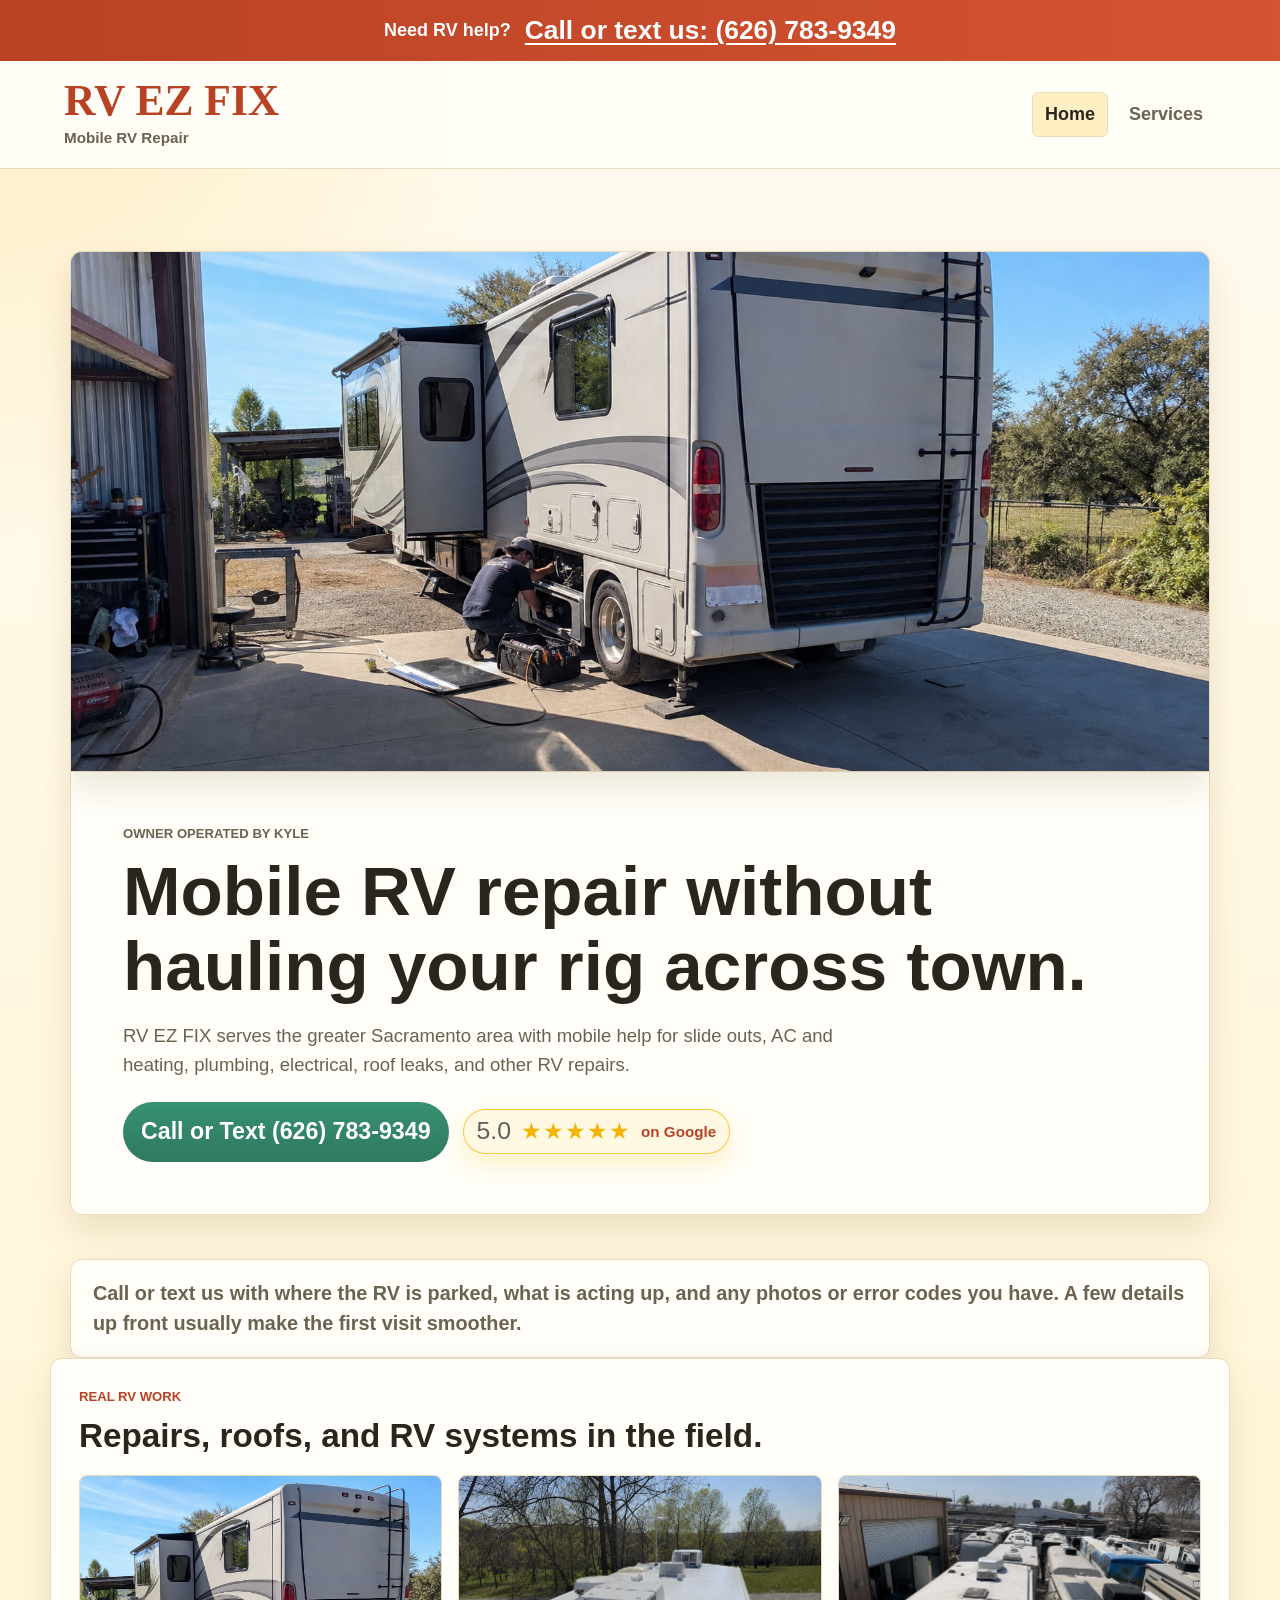
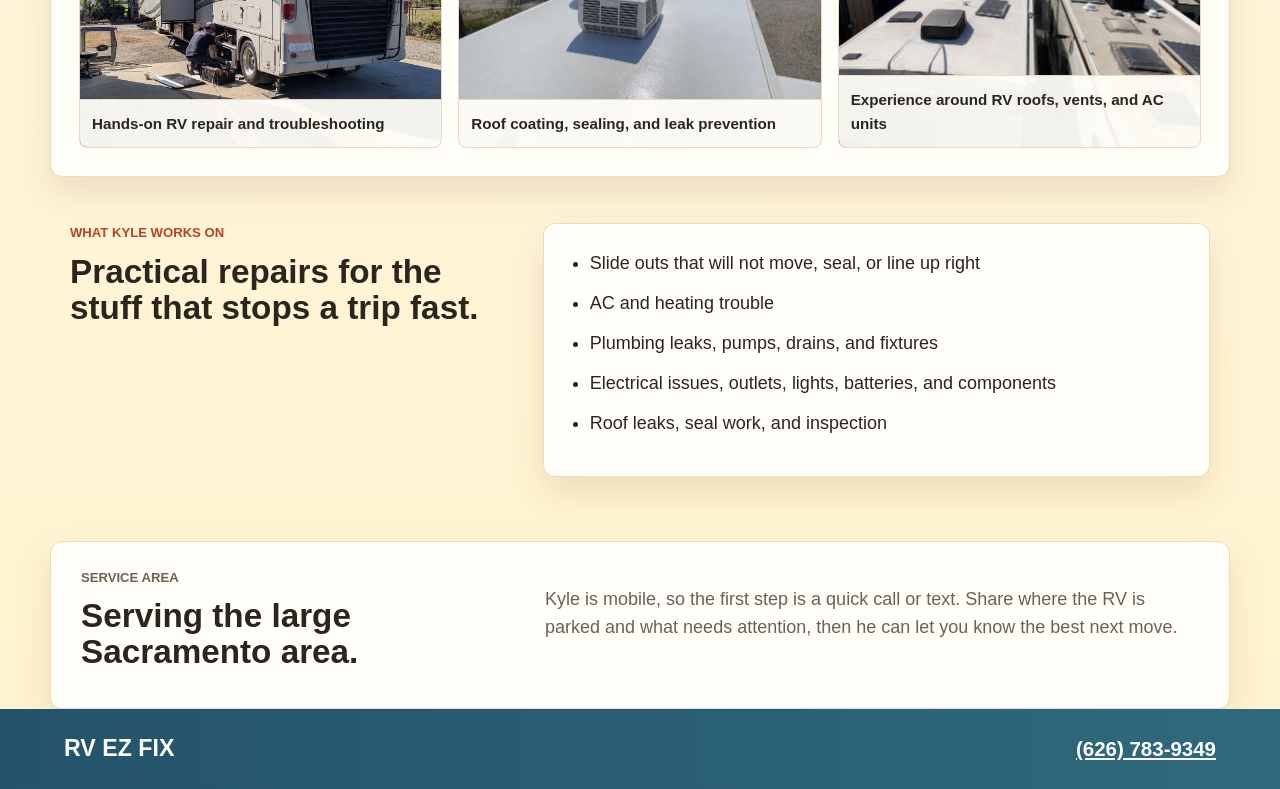
==== index.html @ 78fab825 "Add RV EZ FIX website" ====
<!DOCTYPE html>
<html lang="en">
<head>
  <meta charset="UTF-8">
  <meta name="viewport" content="width=device-width, initial-scale=1.0">
  <title>RV EZ FIX | Mobile RV Repair in Sacramento</title>
  <meta name="description" content="RV EZ FIX is a mobile RV repair service owned by Kyle. Call for slide outs, AC, heating, plumbing, electrical, roof issues, and other RV repairs.">
  <link rel="stylesheet" href="styles.css">
</head>
<body>
  <div class="top-call">
    <span>Need RV help?</span>
    <a href="tel:+16267839349">Call or text us: (626) 783-9349</a>
  </div>

  <header class="site-header">
    <a class="brand" href="index.html" aria-label="RV EZ FIX home">
      <span class="brand-main">RV EZ FIX</span>
      <span class="brand-sub">Mobile RV Repair</span>
    </a>
    <nav class="site-nav" aria-label="Primary navigation">
      <a class="active" href="index.html">Home</a>
      <a href="services.html">Services</a>
    </nav>
  </header>

  <main>
    <section class="hero">
      <figure class="hero-photo">
        <img src="assets/rv-shop-repair.png" alt="RV being repaired in a shop" onerror="this.style.display='none'">
      </figure>
      <div class="hero-note">
        <p class="kicker">Owner operated by Kyle</p>
        <h1>Mobile RV repair without hauling your rig across town.</h1>
        <p>RV EZ FIX serves the greater Sacramento area with mobile help for slide outs, AC and heating, plumbing, electrical, roof leaks, and other RV repairs.</p>
        <div class="hero-actions">
          <a class="phone-button" href="tel:+16267839349">Call or Text (626) 783-9349</a>
          <a class="google-rating" href="https://share.google/MRd6cJwp9Sc3mTqp2" target="_blank" rel="noopener" aria-label="View RV EZ FIX 5.0 rating on Google">
            <span class="rating-number">5.0</span>
            <span class="rating-stars">&#9733;&#9733;&#9733;&#9733;&#9733;</span>
            <span class="rating-source">on Google</span>
          </a>
        </div>
      </div>
    </section>

    <section class="notice-strip">
      <p>Call or text us with where the RV is parked, what is acting up, and any photos or error codes you have. A few details up front usually make the first visit smoother.</p>
    </section>

    <section class="section work-gallery" aria-label="RV repair photos">
      <div class="section-heading">
        <p class="kicker">Real RV work</p>
        <h2>Repairs, roofs, and RV systems in the field.</h2>
      </div>
      <div class="gallery-grid">
        <figure>
          <img src="assets/rv-shop-repair.png" alt="RV repair work inside a shop" onerror="this.style.display='none'">
          <figcaption>Hands-on RV repair and troubleshooting</figcaption>
        </figure>
        <figure>
          <img src="assets/rv-roof-coating.png" alt="Freshly coated RV roof with AC units" onerror="this.style.display='none'">
          <figcaption>Roof coating, sealing, and leak prevention</figcaption>
        </figure>
        <figure>
          <img src="assets/rv-yard-rooftops.png" alt="Multiple RV roofs and service access view" onerror="this.style.display='none'">
          <figcaption>Experience around RV roofs, vents, and AC units</figcaption>
        </figure>
      </div>
    </section>

    <section class="section two-column">
      <div>
        <p class="kicker">What Kyle works on</p>
        <h2>Practical repairs for the stuff that stops a trip fast.</h2>
      </div>
      <ul class="service-bullets">
        <li>Slide outs that will not move, seal, or line up right</li>
        <li>AC and heating trouble</li>
        <li>Plumbing leaks, pumps, drains, and fixtures</li>
        <li>Electrical issues, outlets, lights, batteries, and components</li>
        <li>Roof leaks, seal work, and inspection</li>
      </ul>
    </section>

    <section class="section service-area">
      <div>
        <p class="kicker">Service area</p>
        <h2>Serving the large Sacramento area.</h2>
      </div>
      <p>Kyle is mobile, so the first step is a quick call or text. Share where the RV is parked and what needs attention, then he can let you know the best next move.</p>
    </section>
  </main>

  <footer class="site-footer">
    <p>RV EZ FIX</p>
    <a href="tel:+16267839349">(626) 783-9349</a>
  </footer>
</body>
</html>
---- styles.css ----
:root {
  --bg: #fff7df;
  --surface: #fffef8;
  --ink: #2b261d;
  --muted: #6b6252;
  --line: #eadbbf;
  --red: #d45431;
  --red-dark: #b94225;
  --green: #2f795f;
  --navy: #24536a;
  --sky: #dff5ff;
  --sun: #ffd66b;
  --gold: #f4b400;
  --shadow: 0 16px 34px rgba(119, 86, 32, 0.14);
}

* {
  box-sizing: border-box;
}

body {
  margin: 0;
  background:
    radial-gradient(circle at top left, rgba(255, 214, 107, 0.35), transparent 34rem),
    linear-gradient(180deg, #fffaf0 0%, var(--bg) 42%, #fff3cf 100%);
  color: var(--ink);
  font-family: "Trebuchet MS", Verdana, Arial, sans-serif;
  font-size: 18px;
  line-height: 1.55;
}

img {
  display: block;
  max-width: 100%;
}

a {
  color: inherit;
}

.top-call {
  align-items: center;
  background: linear-gradient(90deg, var(--red-dark), var(--red));
  color: #fff;
  display: flex;
  flex-wrap: wrap;
  gap: 8px 14px;
  justify-content: center;
  padding: 10px 16px;
  text-align: center;
}

.top-call span {
  font-weight: 700;
}

.top-call a {
  font-size: clamp(1.15rem, 2.4vw, 1.65rem);
  font-weight: 900;
  text-decoration: underline;
  text-decoration-thickness: 2px;
  text-underline-offset: 4px;
}

.site-header {
  align-items: center;
  background: rgba(255, 254, 248, 0.94);
  border-bottom: 1px solid var(--line);
  display: flex;
  justify-content: space-between;
  padding: 18px clamp(18px, 5vw, 64px);
}

.brand {
  display: grid;
  text-decoration: none;
}

.brand-main {
  color: var(--red-dark);
  font-family: Georgia, "Times New Roman", serif;
  font-size: clamp(1.85rem, 3.4vw, 3rem);
  font-weight: 700;
  line-height: 1;
}

.brand-sub {
  color: var(--muted);
  font-size: 0.95rem;
  font-weight: 700;
  margin-top: 4px;
}

.site-nav {
  display: flex;
  gap: 8px;
}

.site-nav a {
  border: 1px solid transparent;
  border-radius: 6px;
  color: var(--muted);
  font-weight: 800;
  padding: 8px 12px;
  text-decoration: none;
}

.site-nav a:hover,
.site-nav a.active {
  background: #fff0c4;
  border-color: var(--line);
  color: var(--ink);
}

.hero,
.page-intro {
  margin: 0 auto;
  max-width: 1180px;
  padding: clamp(38px, 7vw, 82px) 20px 34px;
}

.services-hero {
  align-items: stretch;
  display: grid;
  gap: 22px;
  grid-template-columns: minmax(0, 1.05fr) minmax(320px, 0.95fr);
  margin: 0 auto;
  max-width: 1180px;
  padding: clamp(38px, 7vw, 76px) 20px 12px;
}

.hero {
  display: block;
}

.page-intro {
  display: block;
}

.hero-note,
.quick-card,
.hero-photo,
.service-hero-photo,
.page-intro,
.notice-strip,
.service-bullets,
.services-list article,
.callout,
.service-area,
.work-gallery {
  background: var(--surface);
  border: 1px solid var(--line);
  border-radius: 12px;
  box-shadow: var(--shadow);
}

.hero-note,
.page-intro {
  padding: clamp(28px, 5vw, 52px);
}

.hero-note {
  border-top-left-radius: 0;
  border-top-right-radius: 0;
  box-shadow: var(--shadow);
}

.hero-photo {
  background: #f1dbaa;
  border-bottom: 0;
  border-bottom-left-radius: 0;
  border-bottom-right-radius: 0;
  margin: 0;
  min-height: clamp(260px, 42vw, 520px);
  overflow: hidden;
  position: relative;
}

.service-hero-photo {
  background: #f1dbaa;
  margin: 0;
  min-height: 420px;
  overflow: hidden;
  position: relative;
}

.service-hero-photo::before {
  align-items: center;
  color: #786745;
  content: "RV service photo";
  display: flex;
  font-family: Georgia, "Times New Roman", serif;
  font-size: 1.2rem;
  font-weight: 700;
  inset: 0;
  justify-content: center;
  position: absolute;
}

.service-hero-photo img {
  height: 100%;
  inset: 0;
  object-fit: cover;
  position: absolute;
  width: 100%;
  z-index: 1;
}

.hero-photo::before {
  align-items: center;
  color: #786745;
  content: "RV repair photo";
  display: flex;
  font-family: Georgia, "Times New Roman", serif;
  font-size: 1.2rem;
  font-weight: 700;
  inset: 0;
  justify-content: center;
  position: absolute;
}

.hero-photo img {
  height: 100%;
  inset: 0;
  object-fit: cover;
  position: absolute;
  width: 100%;
  z-index: 1;
}

.quick-card {
  align-self: start;
  padding: 24px;
}

.kicker {
  color: var(--red-dark);
  font-size: 0.82rem;
  font-weight: 900;
  letter-spacing: 0;
  margin: 0 0 10px;
  text-transform: uppercase;
}

h1,
h2 {
  font-family: "Trebuchet MS", Verdana, Arial, sans-serif;
  line-height: 1.08;
}

h1 {
  font-size: clamp(2.25rem, 5.4vw, 4.75rem);
  margin: 0;
}

h2 {
  font-size: clamp(1.45rem, 2.6vw, 2.35rem);
  margin: 0 0 12px;
}

.hero-note p,
.page-intro p,
.quick-card p,
.notice-strip p,
.service-area p,
.callout p,
.services-list p,
.section-heading + p {
  color: var(--muted);
}

.hero-note p:not(.kicker),
.page-intro p {
  font-size: 1.16rem;
  max-width: 760px;
}

.hero-actions {
  align-items: center;
  display: flex;
  flex-wrap: wrap;
  gap: 14px;
  margin-top: 22px;
}

.phone-button {
  background: linear-gradient(180deg, #379170, var(--green));
  border-radius: 999px;
  color: #fff;
  display: inline-block;
  font-size: clamp(1.08rem, 2.4vw, 1.45rem);
  font-weight: 900;
  padding: 12px 18px;
  text-decoration: none;
}

.phone-button:hover {
  background: #2d5142;
}

.rating-badge,
.google-rating {
  align-items: center;
  background: #fff;
  border: 1px solid var(--line);
  border-radius: 999px;
  display: inline-flex;
  gap: 10px;
  padding: 9px 13px;
}

.google-rating {
  background: #fff9e4;
  border-color: rgba(244, 180, 0, 0.7);
  box-shadow: 0 10px 24px rgba(244, 180, 0, 0.2);
  color: var(--ink);
  text-decoration: none;
}

.rating-badge span,
.rating-number {
  color: #5f5f5f;
  font-size: 1.55rem;
  line-height: 1;
}

.rating-badge strong,
.rating-stars {
  color: var(--gold);
  font-size: 1.45rem;
  letter-spacing: 1px;
  line-height: 1;
}

.rating-source {
  color: var(--red-dark);
  font-size: 0.95rem;
  font-weight: 900;
  white-space: nowrap;
}

.quick-card h2,
.services-list h2 {
  color: var(--navy);
}

.quick-card p {
  margin: 12px 0;
}

.quick-card a {
  color: var(--red);
  font-weight: 900;
}

.notice-strip {
  margin: 10px auto 0;
  max-width: 1140px;
  padding: 18px 22px;
}

.notice-strip p {
  font-family: "Trebuchet MS", Verdana, Arial, sans-serif;
  font-size: 1.24rem;
  font-weight: 700;
  margin: 0;
}

.section {
  margin: 0 auto;
  max-width: 1180px;
  padding: 46px 20px;
}

.section-heading {
  margin-bottom: 22px;
}

.section-heading h2 {
  max-width: 720px;
}

.two-column,
.service-area {
  display: grid;
  gap: 28px;
  grid-template-columns: minmax(0, 0.8fr) minmax(0, 1.2fr);
}

.service-bullets,
.service-area {
  margin-top: 0;
  padding: 26px 30px;
}

.service-bullets {
  padding-left: 46px;
}

.service-bullets li {
  margin: 0 0 12px;
}

.work-gallery {
  padding: 28px;
}

.compact-gallery {
  padding-top: 28px;
}

.gallery-grid {
  display: grid;
  gap: 16px;
  grid-template-columns: repeat(3, 1fr);
}

.gallery-grid figure {
  background: #fff0c4;
  border: 1px solid var(--line);
  border-radius: 8px;
  margin: 0;
  min-height: 260px;
  overflow: hidden;
  position: relative;
}

.gallery-grid figure::before {
  align-items: center;
  color: #786745;
  content: "Add job photo";
  display: flex;
  font-family: Georgia, "Times New Roman", serif;
  font-weight: 700;
  inset: 0;
  justify-content: center;
  padding-bottom: 48px;
  position: absolute;
  text-align: center;
}

.gallery-grid img {
  aspect-ratio: 4 / 3;
  height: 100%;
  object-fit: cover;
  position: relative;
  width: 100%;
  z-index: 1;
}

.gallery-grid figcaption {
  background: rgba(255, 254, 248, 0.94);
  border-top: 1px solid var(--line);
  bottom: 0;
  color: var(--ink);
  font-size: 0.95rem;
  font-weight: 800;
  left: 0;
  padding: 12px;
  position: absolute;
  right: 0;
  z-index: 2;
}

.services-list {
  display: grid;
  gap: 18px;
  grid-template-columns: repeat(2, 1fr);
}

.services-list article {
  padding: 24px;
}

.services-list article:nth-child(3n + 1) {
  border-top: 5px solid var(--sun);
}

.services-list article:nth-child(3n + 2) {
  border-top: 5px solid #9bdcc6;
}

.services-list article:nth-child(3n) {
  border-top: 5px solid #ffb099;
}

.callout {
  margin: 16px auto 56px;
  max-width: 960px;
  padding: 28px;
  text-align: center;
}

.site-footer {
  align-items: center;
  background: linear-gradient(90deg, var(--navy), #2f6a7c);
  color: #fff;
  display: flex;
  flex-wrap: wrap;
  gap: 10px 20px;
  justify-content: space-between;
  padding: 22px clamp(18px, 5vw, 64px);
}

.site-footer p {
  font-family: "Trebuchet MS", Verdana, Arial, sans-serif;
  font-size: 1.45rem;
  font-weight: 700;
  margin: 0;
}

.site-footer a {
  font-size: 1.28rem;
  font-weight: 900;
}

@media (max-width: 820px) {
  .site-header {
    align-items: flex-start;
    flex-direction: column;
    gap: 16px;
  }

  .site-nav {
    width: 100%;
  }

  .site-nav a {
    flex: 1;
    text-align: center;
  }

  .hero,
  .services-hero,
  .two-column,
  .service-area,
  .services-list,
  .gallery-grid {
    grid-template-columns: 1fr;
  }

  .page-intro {
    display: block;
  }

  .service-hero-photo {
    min-height: 320px;
  }

  .gallery-grid figure {
    min-height: 320px;
  }
}

@media (max-width: 480px) {
  body {
    font-size: 16px;
  }

  .top-call {
    display: grid;
  }

  .phone-button {
    width: 100%;
    text-align: center;
  }

  .rating-badge {
    justify-content: center;
    width: 100%;
  }

  .google-rating {
    justify-content: center;
    width: 100%;
  }
}
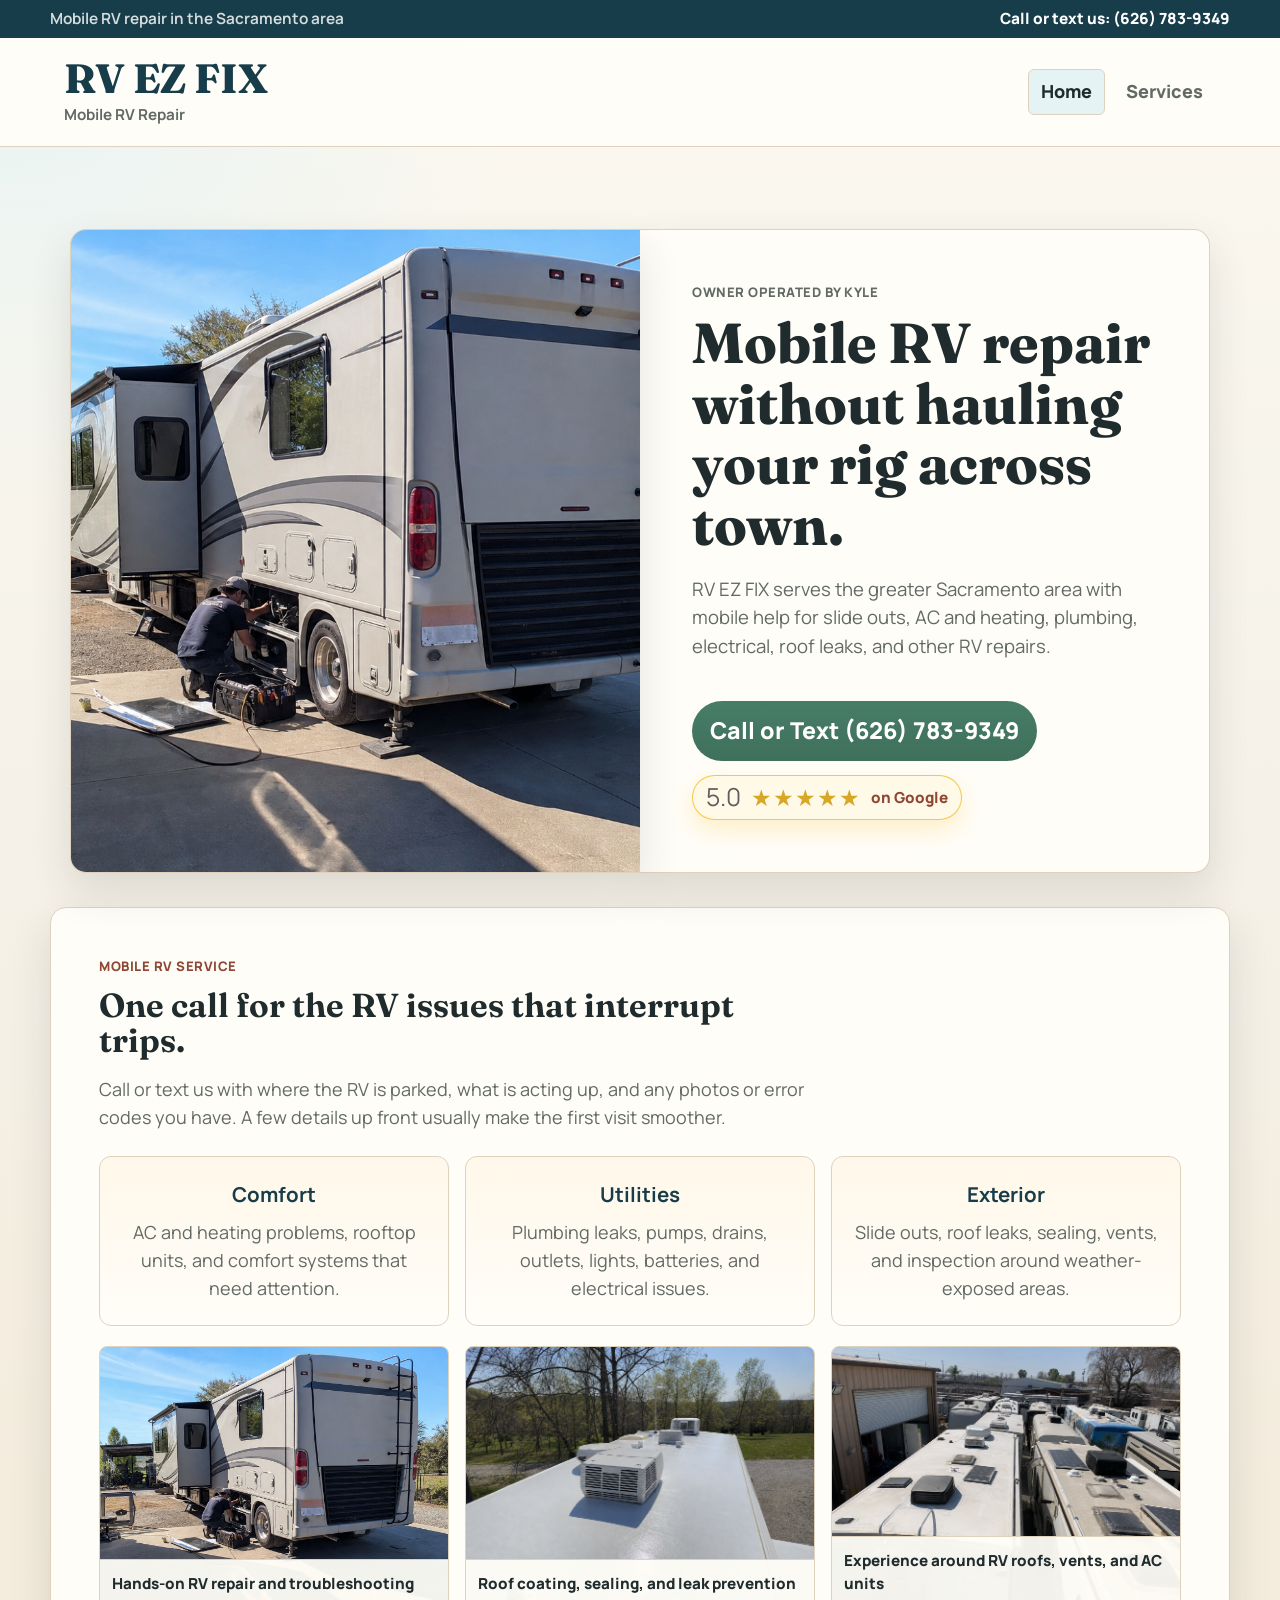
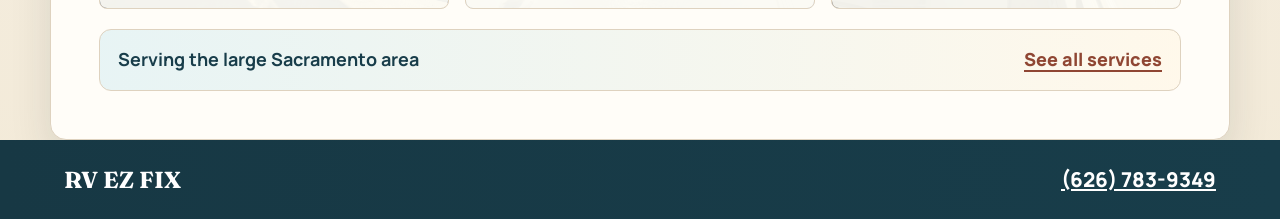
==== commit ac626163: "Refine RV EZ FIX site design" ====
--- a/index.html
+++ b/index.html
@@ -5,12 +5,17 @@
   <meta name="viewport" content="width=device-width, initial-scale=1.0">
   <title>RV EZ FIX | Mobile RV Repair in Sacramento</title>
   <meta name="description" content="RV EZ FIX is a mobile RV repair service owned by Kyle. Call for slide outs, AC, heating, plumbing, electrical, roof issues, and other RV repairs.">
+  <link rel="preconnect" href="https://fonts.googleapis.com">
+  <link rel="preconnect" href="https://fonts.gstatic.com" crossorigin>
+  <link href="https://fonts.googleapis.com/css2?family=Fraunces:opsz,wght@9..144,650;9..144,750&family=Manrope:wght@400;500;600;700;800&display=swap" rel="stylesheet">
   <link rel="stylesheet" href="styles.css">
 </head>
 <body>
   <div class="top-call">
-    <span>Need RV help?</span>
-    <a href="tel:+16267839349">Call or text us: (626) 783-9349</a>
+    <div class="top-call-inner">
+      <span>Mobile RV repair in the Sacramento area</span>
+      <a href="tel:+16267839349">Call or text us: (626) 783-9349</a>
+    </div>
   </div>
 
   <header class="site-header">
@@ -35,7 +40,7 @@
         <p>RV EZ FIX serves the greater Sacramento area with mobile help for slide outs, AC and heating, plumbing, electrical, roof leaks, and other RV repairs.</p>
         <div class="hero-actions">
           <a class="phone-button" href="tel:+16267839349">Call or Text (626) 783-9349</a>
-          <a class="google-rating" href="https://share.google/MRd6cJwp9Sc3mTqp2" target="_blank" rel="noopener" aria-label="View RV EZ FIX 5.0 rating on Google">
+          <a class="google-rating" href="https://www.google.com/maps/search/?api=1&query=RV%20EZ%20FIX%20mobile%20rv%20repair&query_place_id=ChIJzyVlwn_RmoAR7Ndyryuwh48" target="_blank" rel="noopener" aria-label="View RV EZ FIX 5.0 rating on Google">
             <span class="rating-number">5.0</span>
             <span class="rating-stars">&#9733;&#9733;&#9733;&#9733;&#9733;</span>
             <span class="rating-source">on Google</span>
@@ -44,16 +49,29 @@
       </div>
     </section>
 
-    <section class="notice-strip">
-      <p>Call or text us with where the RV is parked, what is acting up, and any photos or error codes you have. A few details up front usually make the first visit smoother.</p>
-    </section>
+    <section class="section feature-panel" aria-label="RV EZ FIX overview">
+      <div class="section-heading">
+        <p class="kicker">Mobile RV service</p>
+        <h2>One call for the RV issues that interrupt trips.</h2>
+        <p>Call or text us with where the RV is parked, what is acting up, and any photos or error codes you have. A few details up front usually make the first visit smoother.</p>
+      </div>
 
-    <section class="section work-gallery" aria-label="RV repair photos">
-      <div class="section-heading">
-        <p class="kicker">Real RV work</p>
-        <h2>Repairs, roofs, and RV systems in the field.</h2>
+      <div class="service-card-grid">
+        <article>
+          <h3>Comfort</h3>
+          <p>AC and heating problems, rooftop units, and comfort systems that need attention.</p>
+        </article>
+        <article>
+          <h3>Utilities</h3>
+          <p>Plumbing leaks, pumps, drains, outlets, lights, batteries, and electrical issues.</p>
+        </article>
+        <article>
+          <h3>Exterior</h3>
+          <p>Slide outs, roof leaks, sealing, vents, and inspection around weather-exposed areas.</p>
+        </article>
       </div>
-      <div class="gallery-grid">
+
+      <div class="gallery-grid compact-photo-row">
         <figure>
           <img src="assets/rv-shop-repair.png" alt="RV repair work inside a shop" onerror="this.style.display='none'">
           <figcaption>Hands-on RV repair and troubleshooting</figcaption>
@@ -67,28 +85,11 @@
           <figcaption>Experience around RV roofs, vents, and AC units</figcaption>
         </figure>
       </div>
-    </section>
 
-    <section class="section two-column">
-      <div>
-        <p class="kicker">What Kyle works on</p>
-        <h2>Practical repairs for the stuff that stops a trip fast.</h2>
+      <div class="panel-footer">
+        <strong>Serving the large Sacramento area</strong>
+        <a href="services.html">See all services</a>
       </div>
-      <ul class="service-bullets">
-        <li>Slide outs that will not move, seal, or line up right</li>
-        <li>AC and heating trouble</li>
-        <li>Plumbing leaks, pumps, drains, and fixtures</li>
-        <li>Electrical issues, outlets, lights, batteries, and components</li>
-        <li>Roof leaks, seal work, and inspection</li>
-      </ul>
-    </section>
-
-    <section class="section service-area">
-      <div>
-        <p class="kicker">Service area</p>
-        <h2>Serving the large Sacramento area.</h2>
-      </div>
-      <p>Kyle is mobile, so the first step is a quick call or text. Share where the RV is parked and what needs attention, then he can let you know the best next move.</p>
     </section>
   </main>
 
--- a/styles.css
+++ b/styles.css
@@ -1,17 +1,17 @@
 :root {
-  --bg: #fff7df;
-  --surface: #fffef8;
-  --ink: #2b261d;
-  --muted: #6b6252;
-  --line: #eadbbf;
-  --red: #d45431;
-  --red-dark: #b94225;
-  --green: #2f795f;
-  --navy: #24536a;
-  --sky: #dff5ff;
-  --sun: #ffd66b;
-  --gold: #f4b400;
-  --shadow: 0 16px 34px rgba(119, 86, 32, 0.14);
+  --bg: #f5f1e8;
+  --surface: #fffdf8;
+  --ink: #202b2d;
+  --muted: #626a66;
+  --line: #ded2bf;
+  --accent: #b65f44;
+  --accent-dark: #8f4633;
+  --green: #3f705c;
+  --navy: #183d4a;
+  --sky: #e5f3f4;
+  --sun: #dfb857;
+  --gold: #d8a728;
+  --shadow: 0 18px 42px rgba(36, 45, 43, 0.12);
 }
 
 * {
@@ -21,10 +21,10 @@
 body {
   margin: 0;
   background:
-    radial-gradient(circle at top left, rgba(255, 214, 107, 0.35), transparent 34rem),
-    linear-gradient(180deg, #fffaf0 0%, var(--bg) 42%, #fff3cf 100%);
+    radial-gradient(circle at top left, rgba(229, 243, 244, 0.95), transparent 32rem),
+    linear-gradient(180deg, #fbf8f0 0%, var(--bg) 46%, #f3ead8 100%);
   color: var(--ink);
-  font-family: "Trebuchet MS", Verdana, Arial, sans-serif;
+  font-family: Manrope, Arial, Helvetica, sans-serif;
   font-size: 18px;
   line-height: 1.55;
 }
@@ -39,27 +39,36 @@
 }
 
 .top-call {
-  align-items: center;
-  background: linear-gradient(90deg, var(--red-dark), var(--red));
+  background: var(--navy);
   color: #fff;
+  padding: 9px 18px;
+}
+
+.top-call-inner {
+  align-items: center;
   display: flex;
   flex-wrap: wrap;
-  gap: 8px 14px;
-  justify-content: center;
-  padding: 10px 16px;
-  text-align: center;
+  gap: 8px 18px;
+  justify-content: space-between;
+  margin: 0 auto;
+  max-width: 1180px;
+}
+
+.top-call span,
+.top-call a {
+  font-size: 0.96rem;
+  line-height: 1.3;
 }
 
 .top-call span {
-  font-weight: 700;
+  color: rgba(255, 255, 255, 0.82);
+  font-weight: 650;
 }
 
 .top-call a {
-  font-size: clamp(1.15rem, 2.4vw, 1.65rem);
-  font-weight: 900;
-  text-decoration: underline;
-  text-decoration-thickness: 2px;
-  text-underline-offset: 4px;
+  color: #fff;
+  font-weight: 800;
+  text-decoration: none;
 }
 
 .site-header {
@@ -68,7 +77,7 @@
   border-bottom: 1px solid var(--line);
   display: flex;
   justify-content: space-between;
-  padding: 18px clamp(18px, 5vw, 64px);
+  padding: 20px clamp(18px, 5vw, 64px);
 }
 
 .brand {
@@ -77,10 +86,10 @@
 }
 
 .brand-main {
-  color: var(--red-dark);
-  font-family: Georgia, "Times New Roman", serif;
-  font-size: clamp(1.85rem, 3.4vw, 3rem);
-  font-weight: 700;
+  color: var(--navy);
+  font-family: Fraunces, Georgia, "Times New Roman", serif;
+  font-size: clamp(1.9rem, 3.2vw, 2.85rem);
+  font-weight: 750;
   line-height: 1;
 }
 
@@ -107,7 +116,7 @@
 
 .site-nav a:hover,
 .site-nav a.active {
-  background: #fff0c4;
+  background: var(--sky);
   border-color: var(--line);
   color: var(--ink);
 }
@@ -130,7 +139,10 @@
 }
 
 .hero {
-  display: block;
+  align-items: stretch;
+  display: grid;
+  gap: 0;
+  grid-template-columns: minmax(0, 1fr) minmax(0, 1fr);
 }
 
 .page-intro {
@@ -147,10 +159,12 @@
 .services-list article,
 .callout,
 .service-area,
-.work-gallery {
+.work-gallery,
+.feature-panel,
+.services-panel {
   background: var(--surface);
   border: 1px solid var(--line);
-  border-radius: 12px;
+  border-radius: 16px;
   box-shadow: var(--shadow);
 }
 
@@ -160,24 +174,28 @@
 }
 
 .hero-note {
+  border-bottom-left-radius: 0;
+  border-left: 0;
   border-top-left-radius: 0;
+  display: flex;
+  flex-direction: column;
+  justify-content: center;
+  box-shadow: var(--shadow);
+}
+
+.hero-photo {
+  background: #e8dfcf;
+  border-bottom-right-radius: 0;
+  border-right: 0;
   border-top-right-radius: 0;
-  box-shadow: var(--shadow);
-}
-
-.hero-photo {
-  background: #f1dbaa;
-  border-bottom: 0;
-  border-bottom-left-radius: 0;
-  border-bottom-right-radius: 0;
-  margin: 0;
-  min-height: clamp(260px, 42vw, 520px);
+  margin: 0;
+  min-height: clamp(360px, 44vw, 560px);
   overflow: hidden;
   position: relative;
 }
 
 .service-hero-photo {
-  background: #f1dbaa;
+  background: #e8dfcf;
   margin: 0;
   min-height: 420px;
   overflow: hidden;
@@ -189,7 +207,7 @@
   color: #786745;
   content: "RV service photo";
   display: flex;
-  font-family: Georgia, "Times New Roman", serif;
+  font-family: Fraunces, Georgia, "Times New Roman", serif;
   font-size: 1.2rem;
   font-weight: 700;
   inset: 0;
@@ -211,7 +229,7 @@
   color: #786745;
   content: "RV repair photo";
   display: flex;
-  font-family: Georgia, "Times New Roman", serif;
+  font-family: Fraunces, Georgia, "Times New Roman", serif;
   font-size: 1.2rem;
   font-weight: 700;
   inset: 0;
@@ -234,27 +252,29 @@
 }
 
 .kicker {
-  color: var(--red-dark);
+  color: var(--accent-dark);
   font-size: 0.82rem;
-  font-weight: 900;
-  letter-spacing: 0;
+  font-weight: 800;
+  letter-spacing: 0.04em;
   margin: 0 0 10px;
   text-transform: uppercase;
 }
 
 h1,
 h2 {
-  font-family: "Trebuchet MS", Verdana, Arial, sans-serif;
+  font-family: Fraunces, Georgia, "Times New Roman", serif;
   line-height: 1.08;
 }
 
 h1 {
-  font-size: clamp(2.25rem, 5.4vw, 4.75rem);
+  font-size: clamp(2.25rem, 4.4vw, 4.15rem);
+  font-weight: 750;
   margin: 0;
 }
 
 h2 {
   font-size: clamp(1.45rem, 2.6vw, 2.35rem);
+  font-weight: 650;
   margin: 0 0 12px;
 }
 
@@ -284,7 +304,7 @@
 }
 
 .phone-button {
-  background: linear-gradient(180deg, #379170, var(--green));
+  background: linear-gradient(180deg, #477d68, var(--green));
   border-radius: 999px;
   color: #fff;
   display: inline-block;
@@ -310,7 +330,7 @@
 }
 
 .google-rating {
-  background: #fff9e4;
+  background: #fff9e7;
   border-color: rgba(244, 180, 0, 0.7);
   box-shadow: 0 10px 24px rgba(244, 180, 0, 0.2);
   color: var(--ink);
@@ -333,7 +353,7 @@
 }
 
 .rating-source {
-  color: var(--red-dark);
+  color: var(--accent-dark);
   font-size: 0.95rem;
   font-weight: 900;
   white-space: nowrap;
@@ -349,7 +369,7 @@
 }
 
 .quick-card a {
-  color: var(--red);
+  color: var(--accent);
   font-weight: 900;
 }
 
@@ -360,7 +380,7 @@
 }
 
 .notice-strip p {
-  font-family: "Trebuchet MS", Verdana, Arial, sans-serif;
+  font-family: Manrope, Arial, Helvetica, sans-serif;
   font-size: 1.24rem;
   font-weight: 700;
   margin: 0;
@@ -369,15 +389,85 @@
 .section {
   margin: 0 auto;
   max-width: 1180px;
-  padding: 46px 20px;
+  padding: 34px 20px;
 }
 
 .section-heading {
-  margin-bottom: 22px;
+  margin-bottom: 24px;
 }
 
 .section-heading h2 {
   max-width: 720px;
+}
+
+.section-heading p:not(.kicker) {
+  color: var(--muted);
+  max-width: 760px;
+}
+
+.centered-heading {
+  text-align: center;
+}
+
+.centered-heading h2,
+.centered-heading p {
+  margin-left: auto;
+  margin-right: auto;
+}
+
+.feature-panel,
+.services-panel {
+  padding: clamp(28px, 5vw, 48px);
+}
+
+.service-card-grid {
+  display: grid;
+  gap: 16px;
+  grid-template-columns: repeat(3, 1fr);
+  margin-bottom: 20px;
+}
+
+.service-card-grid article {
+  background: linear-gradient(180deg, #fff8ea, #fffdf8);
+  border: 1px solid var(--line);
+  border-radius: 12px;
+  padding: 22px;
+  text-align: center;
+}
+
+.service-card-grid h3 {
+  color: var(--navy);
+  font-size: 1.28rem;
+  margin: 0 0 8px;
+}
+
+.service-card-grid p {
+  color: var(--muted);
+  margin: 0;
+}
+
+.panel-footer {
+  align-items: center;
+  background: linear-gradient(90deg, rgba(229, 243, 244, 0.9), rgba(255, 248, 234, 0.95));
+  border: 1px solid var(--line);
+  border-radius: 12px;
+  display: flex;
+  flex-wrap: wrap;
+  gap: 14px;
+  justify-content: space-between;
+  margin-top: 20px;
+  padding: 16px 18px;
+}
+
+.panel-footer strong {
+  color: var(--navy);
+}
+
+.panel-footer a {
+  color: var(--accent-dark);
+  font-weight: 900;
+  text-decoration-thickness: 2px;
+  text-underline-offset: 4px;
 }
 
 .two-column,
@@ -415,12 +505,16 @@
   grid-template-columns: repeat(3, 1fr);
 }
 
+.compact-photo-row {
+  margin-top: 18px;
+}
+
 .gallery-grid figure {
-  background: #fff0c4;
+  background: #eee4d4;
   border: 1px solid var(--line);
   border-radius: 8px;
   margin: 0;
-  min-height: 260px;
+  min-height: 250px;
   overflow: hidden;
   position: relative;
 }
@@ -430,7 +524,7 @@
   color: #786745;
   content: "Add job photo";
   display: flex;
-  font-family: Georgia, "Times New Roman", serif;
+  font-family: Fraunces, Georgia, "Times New Roman", serif;
   font-weight: 700;
   inset: 0;
   justify-content: center;
@@ -465,27 +559,29 @@
 .services-list {
   display: grid;
   gap: 18px;
-  grid-template-columns: repeat(2, 1fr);
+  grid-template-columns: repeat(3, 1fr);
 }
 
 .services-list article {
+  background: var(--surface);
   padding: 24px;
+  text-align: center;
 }
 
 .services-list article:nth-child(3n + 1) {
-  border-top: 5px solid var(--sun);
+  border-top: 4px solid var(--sun);
 }
 
 .services-list article:nth-child(3n + 2) {
-  border-top: 5px solid #9bdcc6;
+  border-top: 4px solid #9ccfc0;
 }
 
 .services-list article:nth-child(3n) {
-  border-top: 5px solid #ffb099;
+  border-top: 4px solid #dca08d;
 }
 
 .callout {
-  margin: 16px auto 56px;
+  margin: 4px auto 56px;
   max-width: 960px;
   padding: 28px;
   text-align: center;
@@ -493,7 +589,7 @@
 
 .site-footer {
   align-items: center;
-  background: linear-gradient(90deg, var(--navy), #2f6a7c);
+  background: linear-gradient(90deg, #173844, var(--navy));
   color: #fff;
   display: flex;
   flex-wrap: wrap;
@@ -503,7 +599,7 @@
 }
 
 .site-footer p {
-  font-family: "Trebuchet MS", Verdana, Arial, sans-serif;
+  font-family: Fraunces, Georgia, "Times New Roman", serif;
   font-size: 1.45rem;
   font-weight: 700;
   margin: 0;
@@ -535,8 +631,30 @@
   .two-column,
   .service-area,
   .services-list,
-  .gallery-grid {
+  .gallery-grid,
+  .service-card-grid {
     grid-template-columns: 1fr;
+  }
+
+  .hero {
+    display: grid;
+  }
+
+  .hero-note,
+  .hero-photo {
+    border: 1px solid var(--line);
+    border-radius: 12px;
+  }
+
+  .hero-note {
+    border-top-left-radius: 0;
+    border-top-right-radius: 0;
+  }
+
+  .hero-photo {
+    border-bottom: 0;
+    border-bottom-left-radius: 0;
+    border-bottom-right-radius: 0;
   }
 
   .page-intro {
@@ -557,8 +675,10 @@
     font-size: 16px;
   }
 
-  .top-call {
+  .top-call-inner {
     display: grid;
+    justify-content: center;
+    text-align: center;
   }
 
   .phone-button {
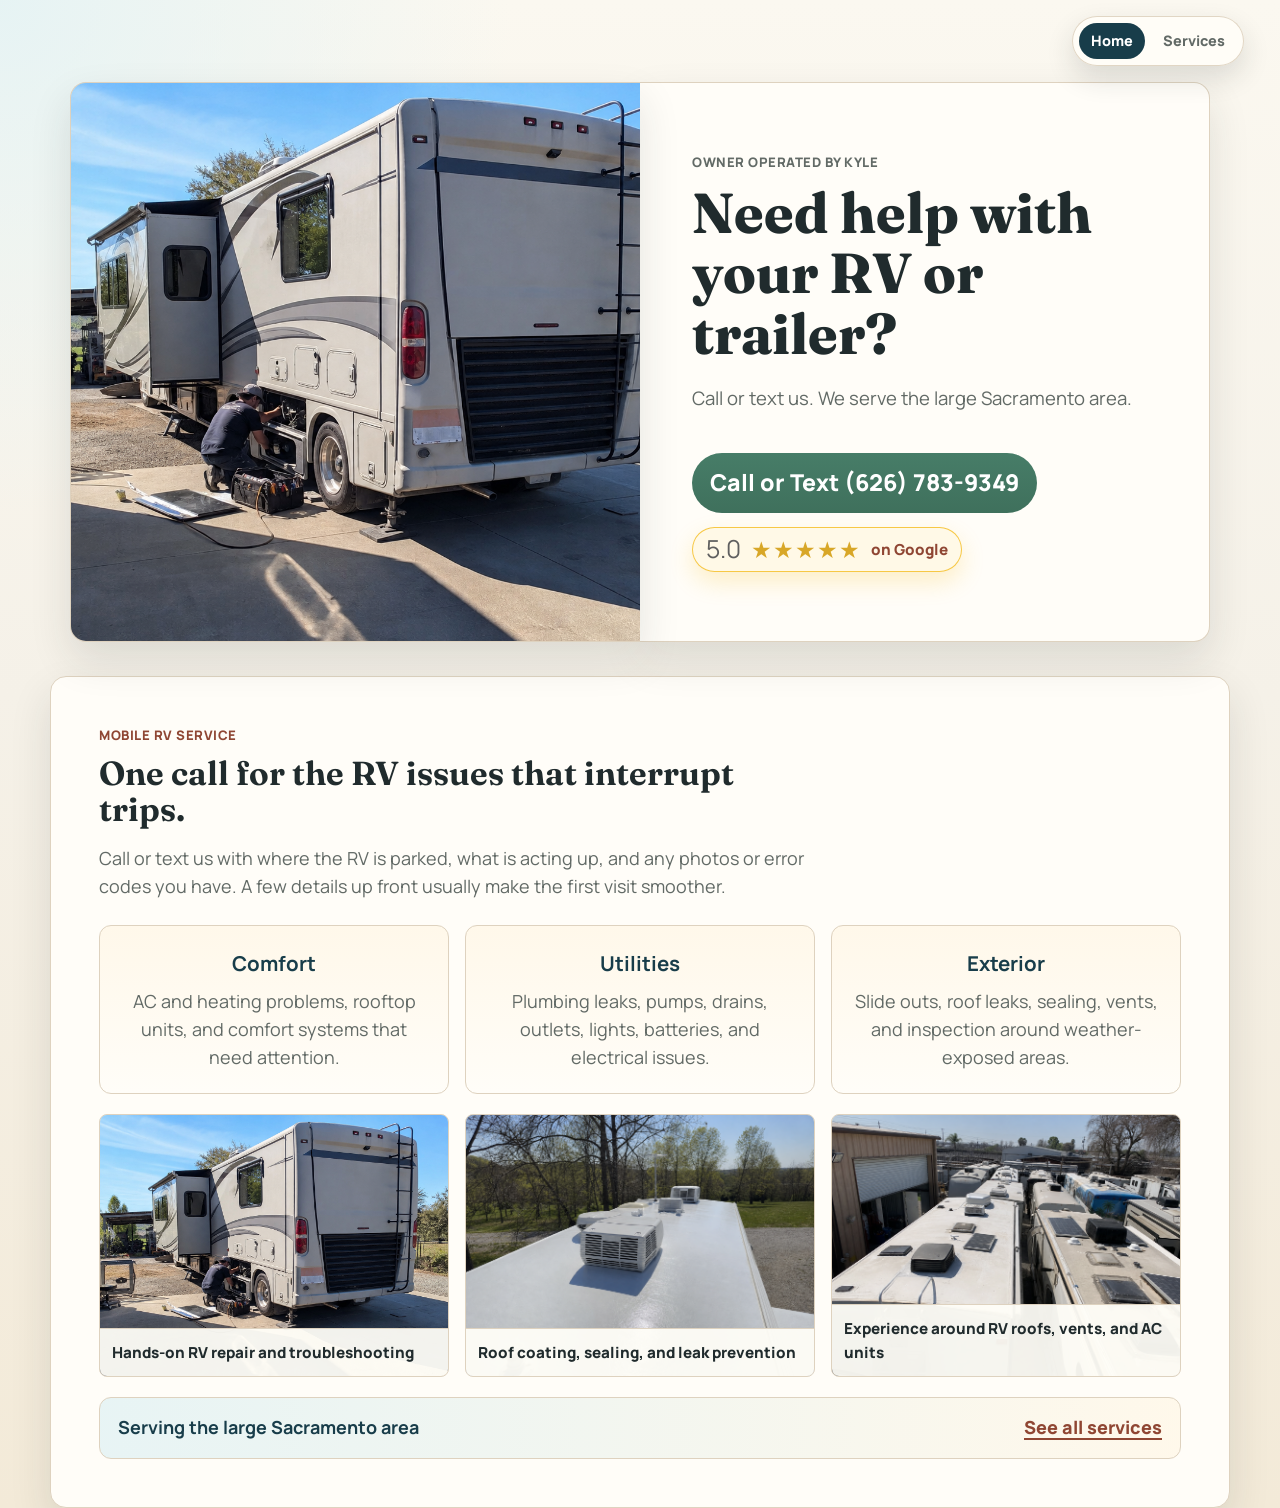
==== commit ee155770: "Simplify site navigation" ====
--- a/index.html
+++ b/index.html
@@ -11,23 +11,10 @@
   <link rel="stylesheet" href="styles.css">
 </head>
 <body>
-  <div class="top-call">
-    <div class="top-call-inner">
-      <span>Mobile RV repair in the Sacramento area</span>
-      <a href="tel:+16267839349">Call or text us: (626) 783-9349</a>
-    </div>
-  </div>
-
-  <header class="site-header">
-    <a class="brand" href="index.html" aria-label="RV EZ FIX home">
-      <span class="brand-main">RV EZ FIX</span>
-      <span class="brand-sub">Mobile RV Repair</span>
-    </a>
-    <nav class="site-nav" aria-label="Primary navigation">
-      <a class="active" href="index.html">Home</a>
-      <a href="services.html">Services</a>
-    </nav>
-  </header>
+  <nav class="page-nav" aria-label="Page navigation">
+    <a class="active" href="index.html">Home</a>
+    <a href="services.html">Services</a>
+  </nav>
 
   <main>
     <section class="hero">
@@ -36,8 +23,8 @@
       </figure>
       <div class="hero-note">
         <p class="kicker">Owner operated by Kyle</p>
-        <h1>Mobile RV repair without hauling your rig across town.</h1>
-        <p>RV EZ FIX serves the greater Sacramento area with mobile help for slide outs, AC and heating, plumbing, electrical, roof leaks, and other RV repairs.</p>
+        <h1>Need help with your RV or trailer?</h1>
+        <p>Call or text us. We serve the large Sacramento area.</p>
         <div class="hero-actions">
           <a class="phone-button" href="tel:+16267839349">Call or Text (626) 783-9349</a>
           <a class="google-rating" href="https://www.google.com/maps/search/?api=1&query=RV%20EZ%20FIX%20mobile%20rv%20repair&query_place_id=ChIJzyVlwn_RmoAR7Ndyryuwh48" target="_blank" rel="noopener" aria-label="View RV EZ FIX 5.0 rating on Google">
@@ -93,9 +80,5 @@
     </section>
   </main>
 
-  <footer class="site-footer">
-    <p>RV EZ FIX</p>
-    <a href="tel:+16267839349">(626) 783-9349</a>
-  </footer>
 </body>
 </html>
--- a/styles.css
+++ b/styles.css
@@ -38,87 +38,35 @@
   color: inherit;
 }
 
-.top-call {
+.page-nav {
+  align-items: center;
+  background: rgba(255, 253, 248, 0.92);
+  border: 1px solid rgba(222, 210, 191, 0.9);
+  border-radius: 999px;
+  box-shadow: 0 12px 28px rgba(36, 45, 43, 0.14);
+  backdrop-filter: blur(10px);
+  display: flex;
+  gap: 6px;
+  padding: 6px;
+  position: fixed;
+  right: clamp(14px, 3vw, 36px);
+  top: 16px;
+  z-index: 20;
+}
+
+.page-nav a {
+  border-radius: 999px;
+  color: var(--muted);
+  font-size: 0.9rem;
+  font-weight: 800;
+  padding: 7px 12px;
+  text-decoration: none;
+}
+
+.page-nav a:hover,
+.page-nav a.active {
   background: var(--navy);
   color: #fff;
-  padding: 9px 18px;
-}
-
-.top-call-inner {
-  align-items: center;
-  display: flex;
-  flex-wrap: wrap;
-  gap: 8px 18px;
-  justify-content: space-between;
-  margin: 0 auto;
-  max-width: 1180px;
-}
-
-.top-call span,
-.top-call a {
-  font-size: 0.96rem;
-  line-height: 1.3;
-}
-
-.top-call span {
-  color: rgba(255, 255, 255, 0.82);
-  font-weight: 650;
-}
-
-.top-call a {
-  color: #fff;
-  font-weight: 800;
-  text-decoration: none;
-}
-
-.site-header {
-  align-items: center;
-  background: rgba(255, 254, 248, 0.94);
-  border-bottom: 1px solid var(--line);
-  display: flex;
-  justify-content: space-between;
-  padding: 20px clamp(18px, 5vw, 64px);
-}
-
-.brand {
-  display: grid;
-  text-decoration: none;
-}
-
-.brand-main {
-  color: var(--navy);
-  font-family: Fraunces, Georgia, "Times New Roman", serif;
-  font-size: clamp(1.9rem, 3.2vw, 2.85rem);
-  font-weight: 750;
-  line-height: 1;
-}
-
-.brand-sub {
-  color: var(--muted);
-  font-size: 0.95rem;
-  font-weight: 700;
-  margin-top: 4px;
-}
-
-.site-nav {
-  display: flex;
-  gap: 8px;
-}
-
-.site-nav a {
-  border: 1px solid transparent;
-  border-radius: 6px;
-  color: var(--muted);
-  font-weight: 800;
-  padding: 8px 12px;
-  text-decoration: none;
-}
-
-.site-nav a:hover,
-.site-nav a.active {
-  background: var(--sky);
-  border-color: var(--line);
-  color: var(--ink);
 }
 
 .hero,
@@ -587,45 +535,7 @@
   text-align: center;
 }
 
-.site-footer {
-  align-items: center;
-  background: linear-gradient(90deg, #173844, var(--navy));
-  color: #fff;
-  display: flex;
-  flex-wrap: wrap;
-  gap: 10px 20px;
-  justify-content: space-between;
-  padding: 22px clamp(18px, 5vw, 64px);
-}
-
-.site-footer p {
-  font-family: Fraunces, Georgia, "Times New Roman", serif;
-  font-size: 1.45rem;
-  font-weight: 700;
-  margin: 0;
-}
-
-.site-footer a {
-  font-size: 1.28rem;
-  font-weight: 900;
-}
-
 @media (max-width: 820px) {
-  .site-header {
-    align-items: flex-start;
-    flex-direction: column;
-    gap: 16px;
-  }
-
-  .site-nav {
-    width: 100%;
-  }
-
-  .site-nav a {
-    flex: 1;
-    text-align: center;
-  }
-
   .hero,
   .services-hero,
   .two-column,
@@ -675,10 +585,10 @@
     font-size: 16px;
   }
 
-  .top-call-inner {
-    display: grid;
-    justify-content: center;
-    text-align: center;
+  .page-nav {
+    left: 50%;
+    right: auto;
+    transform: translateX(-50%);
   }
 
   .phone-button {
